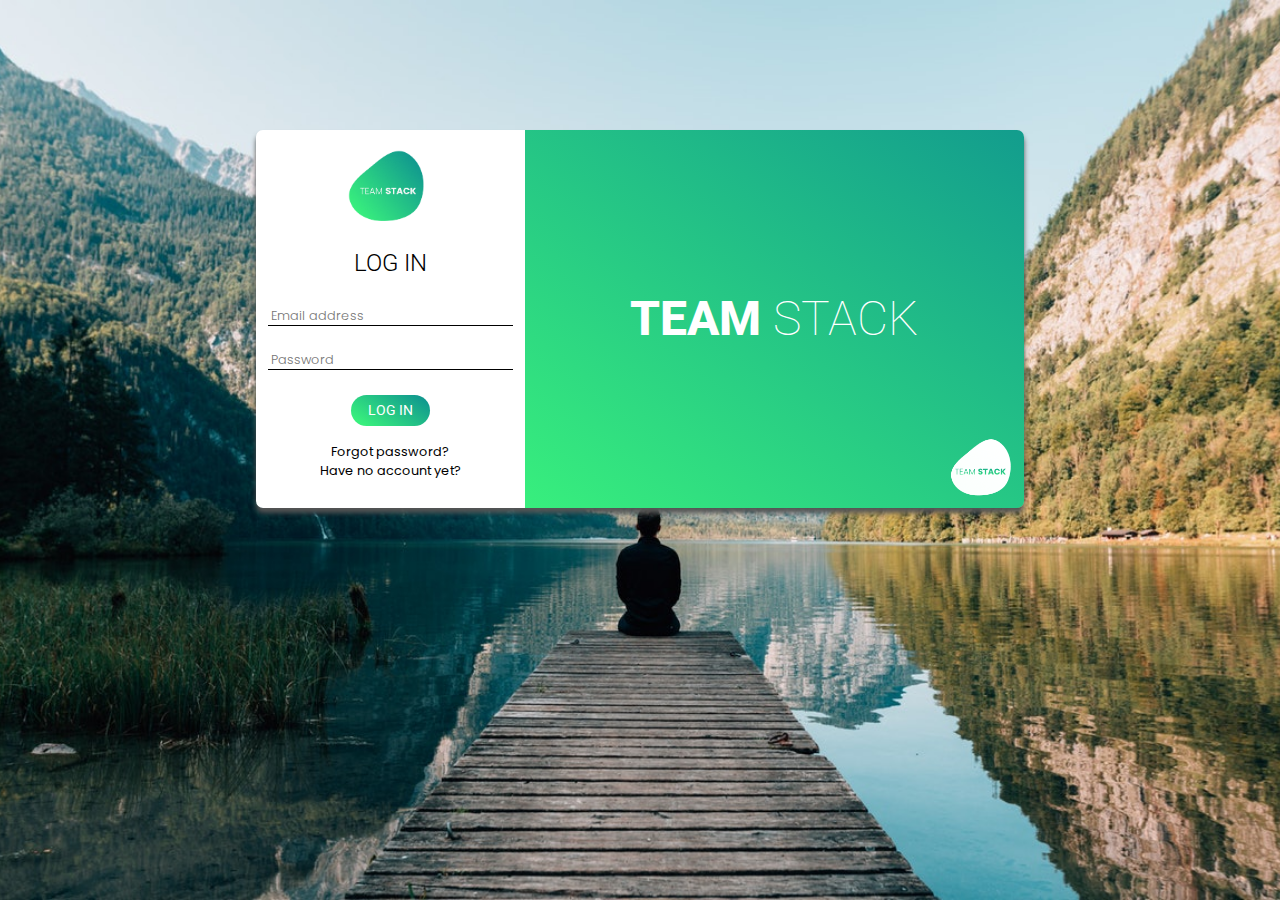
==== login.html @ 10b5b126 "Login page initial commit" ====
<!DOCTYPE html>
<html>
<head>
	<title>Log in to Team Stack</title>
	<meta name="viewport" content="width=device-width, initial-scale=1.0">
	<meta http-equiv="X-UA-Compatible" content="ie=edge">
	<link rel="stylesheet" type="text/css" href="css/login.css">
	<link href="https://fonts.googleapis.com/css?family=Poppins:400,800|Roboto:300,400&display=swap" rel="stylesheet">
</head>
<body>
	<div class="login-container">
		<div class="login-box">
			<!-- Team stack image -->
			<img class="logo-green" src="img/logo-green.png" alt="Team Stack Logo" width="60%">
			<p class="login-text">LOG IN</p>
			<form class="login-form" action="" method="post">
				<input type="email" name="email" placeholder="Email address" required autofocus>
				<input type="password" name="password" placeholder="Password" required><br>
				<input class="login-button" type="submit" name="submit" value="LOG IN">
			</form>
			<p class="login-help"><a href="">Forgot password?</a><br>
			<a href="signup.html">Have no account yet?</a></p>
		</div>
		<div class="login-desc">
			<h1>TEAM <span>STACK</span></h1>
			<img src="img/logo-white.png" alt="Team Stack Logo" width="80px">
		</div>
	</div>
</body>
</html>
---- css/login.css ----
* { 
	box-sizing: border-box; 
}

body { 
	margin: 0px; 
	background: url("../img/clouds.jpg") center/cover no-repeat fixed #e5e5e5; 
	background-size: cover;

}

.login-container { 
	display: flex;
	display: -webkit-flex;
	position: relative;
	top: 130px;
	margin: auto;
	width: 60%;
	overflow: auto;
	text-align: center;
	border-radius: 7px;
	box-shadow: 0px 5px 5px #555;
}

.login-box {
	width: 35%;
	padding: 12px;
	background-color: #ffffff;
}

.login-box img {
	width: 100px;
}

.login-desc {
	display: flex;
	position: relative;
	justify-content: center;
	align-items: center;
	width: 65%;
	height: auto;
	padding: 12px;
	background: linear-gradient(215.33deg, #11998E -4.17%, #38EF7D 100.07%);
	color: white;
}

.login-desc img {
	position: absolute;
	bottom: 5px;
	right: 0px;
}

.login-desc h1 {
	font: 800 3em "Roboto", sans-serif;
}

.login-desc h1 span {
	font-weight: 100;
}

.login-form input { 
	display: inline-block; 
	margin-top: 25px;
	border: none;
	outline: none;
}

.login-form input[type="email"], .login-form input[type="password"] {
	width: 100%;
	border-bottom: 1px solid black;
	padding: 0 3px;
	font: 300 0.8em "Poppins", sans-serif;
}

.login-button {
	background: linear-gradient(213.24deg, #11998E 10.13%, #38EF7D 87.9%);
	padding: 7px 17px;
	color: white;
	font: 0.9em "Roboto", sans-serif;
	border-radius: 17px;
	cursor: pointer;
	text-align: center;
}

.login-box .login-text {
	font: 300 1.5em "Roboto", sans-serif;
	margin: 5px;
}

.login-help a {
	text-decoration: none;
	font: 0.8em "Poppins", sans-serif;
	color: black;
}

@media screen and (max-width:600px) {
	.login-container {
		flex-direction: column;
	}

	.login-box, .login-desc {
		width: 100%;
	}

	.login-desc {
		display: none;
	}
}
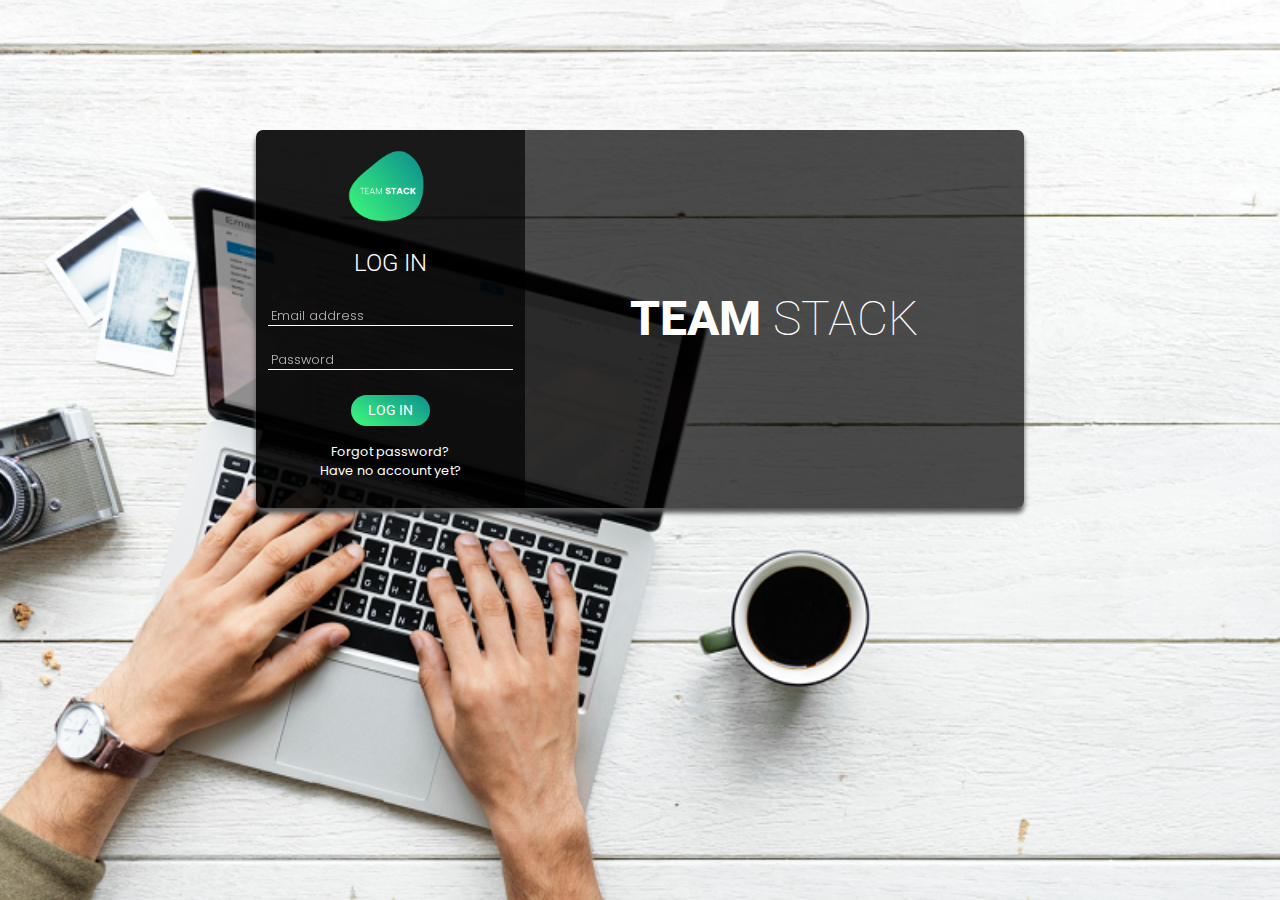
==== commit acf3d102: "Merge pull request #7 from k-ekanem/login" ====
--- a/login.html
+++ b/login.html
@@ -11,7 +11,7 @@
 	<div class="login-container">
 		<div class="login-box">
 			<!-- Team stack image -->
-			<img class="logo-green" src="img/logo-green.png" alt="Team Stack Logo" width="60%">
+			<img src="logo-green.png" alt="Team Stack Logo" width="100px">
 			<p class="login-text">LOG IN</p>
 			<form class="login-form" action="" method="post">
 				<input type="email" name="email" placeholder="Email address" required autofocus>
@@ -23,7 +23,6 @@
 		</div>
 		<div class="login-desc">
 			<h1>TEAM <span>STACK</span></h1>
-			<img src="img/logo-white.png" alt="Team Stack Logo" width="80px">
 		</div>
 	</div>
 </body>
--- a/css/login.css
+++ b/css/login.css
@@ -4,7 +4,7 @@
 
 body { 
 	margin: 0px; 
-	background: url("../img/clouds.jpg") center/cover no-repeat fixed #e5e5e5; 
+	background: url("../img/black-coffee-camera-coffee.png") center/cover no-repeat fixed #e5e5e5; 
 	background-size: cover;
 
 }
@@ -25,7 +25,7 @@
 .login-box {
 	width: 35%;
 	padding: 12px;
-	background-color: #ffffff;
+	background-color: rgba(0,0,0,0.9);
 }
 
 .login-box img {
@@ -40,7 +40,7 @@
 	width: 65%;
 	height: auto;
 	padding: 12px;
-	background: linear-gradient(215.33deg, #11998E -4.17%, #38EF7D 100.07%);
+	background: rgba(0,0,0,0.7);
 	color: white;
 }
 
@@ -67,9 +67,22 @@
 
 .login-form input[type="email"], .login-form input[type="password"] {
 	width: 100%;
-	border-bottom: 1px solid black;
+	border-bottom: 1px solid white;
 	padding: 0 3px;
 	font: 300 0.8em "Poppins", sans-serif;
+	background-color: inherit;
+	color: white;
+}
+
+.login-form ::placeholder {
+	color: white;
+	opacity: 0.7;
+}
+
+.login-form ::-ms-input-placeholder {
+	color: white;
+	opacity: 0.7;
+
 }
 
 .login-button {
@@ -85,12 +98,19 @@
 .login-box .login-text {
 	font: 300 1.5em "Roboto", sans-serif;
 	margin: 5px;
+	color: white;
 }
 
 .login-help a {
 	text-decoration: none;
 	font: 0.8em "Poppins", sans-serif;
-	color: black;
+	color: white;
+}
+
+@media screen and (max-width: 900px) {
+	.login-container {
+		width: 70%;
+	}
 }
 
 @media screen and (max-width:600px) {
